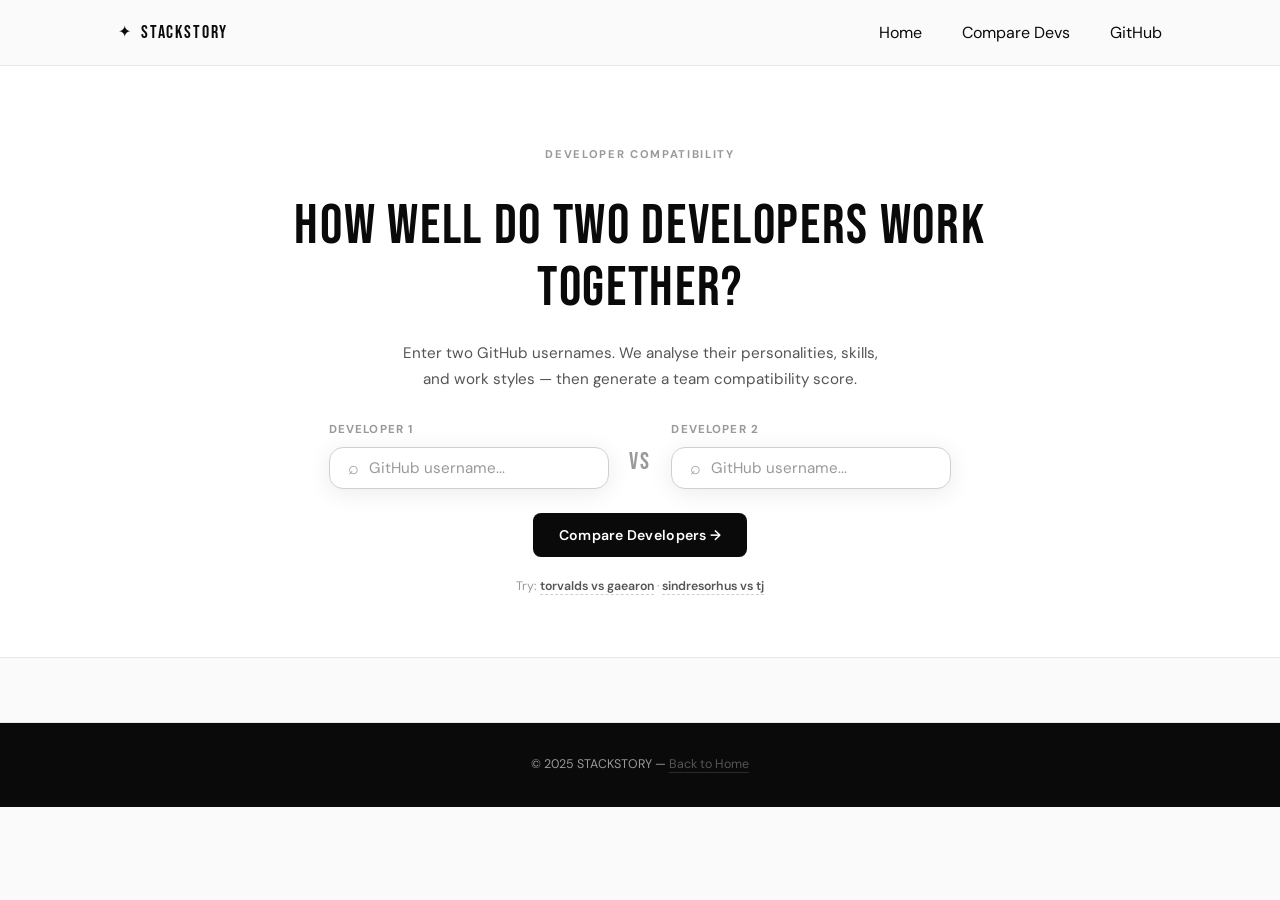
==== compare.html @ ac6c8737 "Add files via upload" ====
<!DOCTYPE html>
<html lang="en">
<head>
    <meta charset="UTF-8">
    <meta name="viewport" content="width=device-width, initial-scale=1.0">
    <title>StackStory — Compare Two Developers</title>
    <link rel="stylesheet" href="main.css">
    <link rel="stylesheet" href="landing.css">
    <link rel="stylesheet" href="compare.css">
</head>
<body>

    <!-- NAVBAR -->
    <header class="navbar">
        <div class="container navbar-inner">
            <a href="index.html" class="navbar-logo">
                <span class="logo-icon">✦</span>
                StackStory
            </a>
            <nav class="hide-mobile" style="display:flex;gap:2.5rem;">
                <a href="index.html" class="nav-link">Home</a>
                <a href="compare.html" class="nav-link" style="color:var(--text);">Compare Devs</a>
                <a href="https://github.com" target="_blank" class="nav-link">GitHub</a>
            </nav>
            <!-- BURGER BUTTON -->
            <button class="show-mobile burger" id="burger" aria-label="Menu"
                style="background:none;border:none;color:var(--text);cursor:pointer;flex-direction:column;gap:5px;padding:4px;">
                <span style="display:block;width:22px;height:1.5px;background:var(--text);border-radius:2px;"></span>
                <span style="display:block;width:22px;height:1.5px;background:var(--text);border-radius:2px;"></span>
                <span style="display:block;width:14px;height:1.5px;background:var(--text);border-radius:2px;"></span>
            </button>
        </div>

        <!-- MOBILE MENU — outside navbar-inner -->
        <div id="mobile-menu" class="mobile-menu">
            <a href="index.html" class="mobile-nav-link">Home</a>
            <a href="compare.html" class="mobile-nav-link">Compare Devs</a>
            <a href="https://github.com" target="_blank" class="mobile-nav-link">GitHub</a>
        </div>

        <div class="divider"></div>
    </header>

    <!-- HERO -->
    <section class="compare-hero">
        <div class="container compare-hero-inner">
            <p class="section-label" style="text-align:center;">Developer Compatibility</p>
            <h1 class="compare-title">How well do two developers work together?</h1>
            <p class="compare-sub">Enter two GitHub usernames. We analyse their personalities, skills, and work styles — then generate a team compatibility score.</p>

            <!-- Search inputs -->
            <div class="compare-inputs">
                <div class="compare-input-wrap">
                    <p class="compare-input-label">Developer 1</p>
                    <div class="search-bar">
                        <span class="search-icon">⌕</span>
                        <input type="text" id="dev1Input"
                            placeholder="GitHub username..."
                            autocomplete="off" spellcheck="false"
                            onkeydown="if(event.key==='Enter')runCompare()">
                    </div>
                </div>

                <div class="compare-vs">VS</div>

                <div class="compare-input-wrap">
                    <p class="compare-input-label">Developer 2</p>
                    <div class="search-bar">
                        <span class="search-icon">⌕</span>
                        <input type="text" id="dev2Input"
                            placeholder="GitHub username..."
                            autocomplete="off" spellcheck="false"
                            onkeydown="if(event.key==='Enter')runCompare()">
                    </div>
                </div>
            </div>

            <button class="btn-primary compare-btn" onclick="runCompare()">
                Compare Developers →
            </button>

            <p class="compare-hint">Try: <span onclick="fillExample('torvalds','gaearon')">torvalds vs gaearon</span> · <span onclick="fillExample('sindresorhus','tj')">sindresorhus vs tj</span></p>
        </div>
    </section>

    <!-- LOADING -->
    <div class="compare-loading" id="compareLoading" style="display:none;">
        <div class="loading-spinner"></div>
        <p>Analysing compatibility...</p>
    </div>

    <!-- RESULTS -->
    <div class="compare-results" id="compareResults" style="display:none;">
        <div class="container">

            <!-- Compatibility Score -->
            <div class="compat-score-card" id="compatScoreCard"></div>

            <!-- Team Narrative -->
            <div class="team-narrative" id="teamNarrative"></div>

            <!-- Side by side profiles -->
            <div class="compare-grid">
                <div class="dev-card" id="dev1Card"></div>
                <div class="dev-card" id="dev2Card"></div>
            </div>

            <!-- Shared languages -->
            <div class="shared-section" id="sharedSection"></div>

            <!-- Share button -->
            <div style="text-align:center;margin-top:2.5rem;">
                <button class="btn-primary" onclick="shareCompare()">
                    Share This Comparison →
                </button>
            </div>

        </div>
    </div>

    <!-- ERROR -->
    <div class="compare-error" id="compareError" style="display:none;">
        <p>⚠️ Couldn't load one or both profiles. Check the usernames and try again.</p>
        <button class="btn-ghost" onclick="resetCompare()" style="margin-top:1rem;">Try Again</button>
    </div>

    <footer style="border-top:1px solid var(--border);padding:2rem 0;text-align:center;margin-top:4rem;">
        <p style="font-size:.78rem;color:var(--muted);">© 2025 STACKSTORY — <a href="index.html" style="color:var(--text-secondary);">Back to Home</a></p>
    </footer>
    <script src="utilis.js"></script> 
    <script src="api.js"></script>
    <script src="compare.js"></script>
</body>
</html>
---- main.css ----
/* ================================
   STACKSTORY — DESIGN SYSTEM v3
   main.css — Black & White Premium
================================ */

@import url('https://fonts.googleapis.com/css2?family=Bebas+Neue&family=DM+Sans:ital,wght@0,300;0,400;0,500;0,600;1,300&display=swap');

:root {
    --bg: #FAFAFA;
    --surface: #FFFFFF;
    --card: #F5F5F5;
    --border: #E8E8E8;
    --border-dark: #D0D0D0;
    --text: #0A0A0A;
    --text-secondary: #555555;
    --muted: #999999;
    --white: #FFFFFF;
    --black: #0A0A0A;
    --green: #16A34A;
    --red: #DC2626;

    --font-display: 'Bebas Neue', sans-serif;
    --font-body: 'DM Sans', sans-serif;

    --max-width: 1100px;
    --radius: 14px;
    --radius-sm: 8px;
    --radius-xs: 6px;

    --shadow-sm: 0 1px 4px rgba(0,0,0,0.06);
    --shadow-md: 0 4px 24px rgba(0,0,0,0.08);
    --shadow-lg: 0 12px 48px rgba(0,0,0,0.1);
}

*, *::before, *::after {
    margin: 0; padding: 0;
    box-sizing: border-box;
}

html { scroll-behavior: smooth; }

body {
    background: var(--bg);
    color: var(--text);
    font-family: var(--font-body);
    line-height: 1.6;
    -webkit-font-smoothing: antialiased;
    overflow-x: hidden;
}

a { text-decoration: none; color: inherit; }
img { display: block; max-width: 100%; }

.container {
    max-width: var(--max-width);
    margin: 0 auto;
    padding: 0 28px;
}

/* ---- BUTTONS ---- */
.btn-primary {
    display: inline-flex;
    align-items: center;
    gap: 8px;
    padding: 13px 26px;
    background: var(--black);
    color: var(--white);
    font-family: var(--font-body);
    font-size: .88rem;
    font-weight: 600;
    letter-spacing: .02em;
    border-radius: var(--radius-sm);
    border: none;
    cursor: pointer;
    transition: background .2s, transform .15s, box-shadow .2s;
    white-space: nowrap;
}
.btn-primary:hover {
    background: #222;
    transform: translateY(-2px);
    box-shadow: 0 8px 24px rgba(0,0,0,0.15);
}

.btn-ghost {
    display: inline-flex;
    align-items: center;
    gap: 8px;
    padding: 12px 24px;
    background: transparent;
    color: var(--text-secondary);
    font-family: var(--font-body);
    font-size: .88rem;
    font-weight: 500;
    border-radius: var(--radius-sm);
    border: 1.5px solid var(--border-dark);
    cursor: pointer;
    transition: border-color .2s, color .2s, background .2s;
    white-space: nowrap;
}
.btn-ghost:hover {
    border-color: var(--text);
    color: var(--text);
    background: var(--card);
}
---- landing.css ----
/* ================================
   STACKSTORY — LANDING v3
   landing.css — Black & White Premium
================================ */

/* ---- NAVBAR ---- */
.navbar {
    position: sticky;
    top: 0;
    z-index: 100;
    background: rgba(250,250,250,0.92);
    backdrop-filter: blur(16px);
    border-bottom: 1px solid var(--border);
}

.navbar-inner {
    display: flex;
    align-items: center;
    justify-content: space-between;
    padding-top: 18px;
    padding-bottom: 18px;
}

.navbar-logo {
    display: flex;
    align-items: center;
    gap: 8px;
    font-family: var(--font-display);
    font-size: 1.15rem;
    letter-spacing: .1em;
    color: var(--text);
}

.logo-icon { color: var(--text); font-size: 1rem; }

.navbar-links {
    display: flex;
    align-items: center;
    gap: 2.5rem;
}

.navbar-links a {
    font-size: .82rem;
    font-weight: 500;
    color: var(--text-secondary);
    transition: color .2s;
    letter-spacing: .02em;
}
.navbar-links a:hover { color: var(--text); }

.navbar-cta { font-size: .82rem; padding: 10px 20px; }

.burger {
    display: none;
    flex-direction: column;
    gap: 5px;
    background: none;
    border: none;
    cursor: pointer;
    padding: 4px;
}
.burger span {
    display: block;
    width: 22px;
    height: 1.5px;
    background: var(--text);
    border-radius: 2px;
}
.burger span:last-child { width: 14px; }

.mobile-menu {
    display: none;
    flex-direction: column;
    gap: 1.25rem;
    padding: 1.5rem 28px;
    border-top: 1px solid var(--border);
    background: var(--surface);
}
.mobile-menu.open { display: flex; }
.mobile-menu a {
    font-size: .95rem;
    font-weight: 500;
    color: var(--text-secondary);
}
.mobile-menu .btn-primary {
    width: fit-content;
    margin-top: .5rem;
}

@media (max-width: 768px) {
    .navbar-links, .navbar-cta { display: none; }
    .burger { display: flex; }
}

/* ---- HERO ---- */
.hero {
    padding: 120px 0 100px;
    text-align: center;
    position: relative;
    overflow: hidden;
    background: var(--surface);
}

/* subtle grid pattern background */
.hero::before {
    content: '';
    position: absolute;
    inset: 0;
    background-image:
        linear-gradient(var(--border) 1px, transparent 1px),
        linear-gradient(90deg, var(--border) 1px, transparent 1px);
    background-size: 40px 40px;
    opacity: .4;
    pointer-events: none;
}

/* fade grid at bottom */
.hero::after {
    content: '';
    position: absolute;
    bottom: 0;
    left: 0;
    right: 0;
    height: 200px;
    background: linear-gradient(transparent, var(--surface));
    pointer-events: none;
}

.hero-inner {
    position: relative;
    z-index: 1;
    display: flex;
    flex-direction: column;
    align-items: center;
    gap: 1.75rem;
}

.hero-badge {
    display: inline-flex;
    align-items: center;
    gap: 8px;
    padding: 6px 16px;
    background: var(--surface);
    border: 1px solid var(--border-dark);
    border-radius: 99px;
    font-size: .75rem;
    font-weight: 600;
    color: var(--text-secondary);
    letter-spacing: .04em;
    box-shadow: var(--shadow-sm);
    animation: fadeDown .6s ease forwards;
}

@keyframes fadeDown {
    from { opacity: 0; transform: translateY(-10px); }
    to { opacity: 1; transform: translateY(0); }
}

.badge-dot {
    width: 6px;
    height: 6px;
    background: var(--green);
    border-radius: 50%;
    animation: pulse 2s infinite;
}

@keyframes pulse {
    0%, 100% { opacity: 1; }
    50% { opacity: .4; }
}

.hero-title {
    font-family: var(--font-display);
    font-size: clamp(3.5rem, 9vw, 7rem);
    font-weight: 400;
    line-height: 1;
    letter-spacing: .03em;
    color: var(--text);
    max-width: 900px;
    animation: fadeUp .7s ease .1s both;
}

.hero-title-accent {
    color: var(--text-secondary);
    display: block;
}

@keyframes fadeUp {
    from { opacity: 0; transform: translateY(20px); }
    to { opacity: 1; transform: translateY(0); }
}

.hero-sub {
    font-size: clamp(.95rem, 2vw, 1.05rem);
    color: var(--text-secondary);
    max-width: 440px;
    line-height: 1.75;
    animation: fadeUp .7s ease .2s both;
}

.hero-search {
    width: 100%;
    max-width: 560px;
    margin-top: .25rem;
    animation: fadeUp .7s ease .3s both;
}

.search-bar {
    display: flex;
    align-items: center;
    background: var(--surface);
    border: 1.5px solid var(--border-dark);
    border-radius: var(--radius);
    padding: 6px 6px 6px 18px;
    box-shadow: var(--shadow-md);
    transition: border-color .2s, box-shadow .2s;
}

.search-bar:focus-within {
    border-color: var(--text);
    box-shadow: 0 0 0 3px rgba(0,0,0,0.06);
}

.search-icon {
    font-size: 1.1rem;
    color: var(--muted);
    margin-right: 10px;
    flex-shrink: 0;
}

.search-bar input {
    flex: 1;
    border: none;
    outline: none;
    background: transparent;
    font-family: var(--font-body);
    font-size: .95rem;
    color: var(--text);
}
.search-bar input::placeholder { color: var(--muted); }

.search-btn {
    flex-shrink: 0;
    padding: 10px 20px;
    font-size: .82rem;
    border-radius: var(--radius-xs);
}

.search-hint {
    margin-top: 12px;
    font-size: .77rem;
    color: var(--muted);
    text-align: left;
    padding-left: 4px;
}

.search-hint span {
    color: var(--text-secondary);
    font-weight: 600;
    cursor: pointer;
    transition: color .2s;
    border-bottom: 1px dashed var(--border-dark);
}
.search-hint span:hover {
    color: var(--text);
    border-color: var(--text);
}

.hero-proof {
    font-size: .8rem;
    color: var(--muted);
    animation: fadeUp .7s ease .4s both;
}
.hero-proof strong { color: var(--text-secondary); }

/* ---- MARQUEE ---- */
.marquee-wrap {
    overflow: hidden;
    border-top: 1px solid var(--border);
    border-bottom: 1px solid var(--border);
    padding: 14px 0;
    background: var(--card);
}

.marquee-track {
    display: flex;
    gap: 3rem;
    width: max-content;
    animation: marquee 24s linear infinite;
}

@keyframes marquee {
    from { transform: translateX(0); }
    to { transform: translateX(-50%); }
}

/* ---- SHARED ---- */
.section-label {
    font-size: .7rem;
    font-weight: 700;
    color: var(--muted);
    text-transform: uppercase;
    letter-spacing: .15em;
    margin-bottom: .75rem;
}

.section-heading {
    font-family: var(--font-display);
    font-size: clamp(2rem, 5vw, 3.5rem);
    font-weight: 400;
    color: var(--text);
    letter-spacing: .03em;
    line-height: 1.1;
    margin-bottom: 1rem;
}

.section-body {
    font-size: .95rem;
    color: var(--text-secondary);
    line-height: 1.75;
}

/* ---- SCROLL REVEAL ---- */
.reveal {
    opacity: 0;
    transform: translateY(24px);
    transition: opacity .65s ease, transform .65s ease;
}
.reveal.visible { opacity: 1; transform: none; }
.reveal.d1 { transition-delay: .1s; }
.reveal.d2 { transition-delay: .2s; }
.reveal.d3 { transition-delay: .3s; }

/* ---- PROBLEM ---- */
.problem-section {
    padding: 7rem 0;
    background: var(--bg);
    border-top: 1px solid var(--border);
}

.problem-inner {
    display: grid;
    grid-template-columns: 1fr 1.2fr;
    gap: 5rem;
    align-items: center;
}

.problem-cards {
    display: flex;
    flex-direction: column;
    gap: .75rem;
}

.problem-card {
    background: var(--surface);
    border: 1px solid var(--border);
    border-radius: var(--radius);
    padding: 1.25rem 1.5rem;
    display: flex;
    align-items: flex-start;
    gap: 1rem;
    transition: border-color .3s, transform .2s, box-shadow .2s;
}

.problem-card:hover {
    border-color: var(--border-dark);
    transform: translateX(6px);
    box-shadow: var(--shadow-sm);
}

.problem-card-icon {
    width: 36px;
    height: 36px;
    background: var(--card);
    border: 1px solid var(--border);
    border-radius: var(--radius-xs);
    display: flex;
    align-items: center;
    justify-content: center;
    flex-shrink: 0;
}

.problem-card-icon svg { stroke: var(--text); width: 16px; height: 16px; }

.problem-card h3 {
    font-size: .9rem;
    font-weight: 700;
    color: var(--text);
    margin-bottom: .25rem;
}

.problem-card p {
    font-size: .82rem;
    color: var(--text-secondary);
    line-height: 1.55;
}

/* ---- HOW IT WORKS ---- */
.how-section {
    padding: 7rem 0;
    background: var(--surface);
    border-top: 1px solid var(--border);
}

.steps-grid {
    display: grid;
    grid-template-columns: repeat(3, 1fr);
    gap: 1.25rem;
    margin-top: 3rem;
}

.step-card {
    background: var(--bg);
    border: 1px solid var(--border);
    border-radius: var(--radius);
    padding: 2rem;
    transition: border-color .2s, box-shadow .2s, transform .2s;
}

.step-card:hover {
    border-color: var(--border-dark);
    box-shadow: var(--shadow-md);
    transform: translateY(-4px);
}

.step-number {
    font-family: var(--font-display);
    font-size: 3.5rem;
    font-weight: 400;
    color: var(--border-dark);
    line-height: 1;
    margin-bottom: 1.25rem;
    letter-spacing: .05em;
}

.step-title {
    font-size: .95rem;
    font-weight: 700;
    color: var(--text);
    margin-bottom: .6rem;
}

.step-desc {
    font-size: .83rem;
    color: var(--text-secondary);
    line-height: 1.65;
}

/* ---- VALUE ---- */
.value-section {
    padding: 7rem 0;
    background: var(--bg);
    border-top: 1px solid var(--border);
}

.value-grid {
    display: grid;
    grid-template-columns: repeat(4, 1fr);
    gap: 1.25rem;
    margin-top: 3rem;
}

.value-card {
    background: var(--surface);
    border: 1px solid var(--border);
    border-radius: var(--radius);
    padding: 1.75rem;
    transition: border-color .2s, box-shadow .2s, transform .2s;
}

.value-card:hover {
    border-color: var(--text);
    box-shadow: var(--shadow-md);
    transform: translateY(-4px);
}

.value-icon-wrap {
    width: 40px;
    height: 40px;
    background: var(--text);
    border-radius: var(--radius-sm);
    display: flex;
    align-items: center;
    justify-content: center;
    margin-bottom: 1.25rem;
}

.value-icon-wrap svg {
    stroke: var(--white);
    width: 18px;
    height: 18px;
}

.value-card h3 {
    font-size: .9rem;
    font-weight: 700;
    color: var(--text);
    margin-bottom: .4rem;
}

.value-card p {
    font-size: .82rem;
    color: var(--text-secondary);
    line-height: 1.65;
}

/* ---- SOCIAL PROOF ---- */
.proof-section {
    padding: 7rem 0;
    background: var(--surface);
    border-top: 1px solid var(--border);
}

.proof-stats {
    display: grid;
    grid-template-columns: repeat(4, 1fr);
    gap: 1.25rem;
    margin-top: 3rem;
}

.proof-stat {
    background: var(--bg);
    border: 1px solid var(--border);
    border-radius: var(--radius);
    padding: 2rem;
    text-align: center;
    transition: border-color .2s, box-shadow .2s;
}

.proof-stat:hover {
    border-color: var(--text);
    box-shadow: var(--shadow-sm);
}

.proof-stat-value {
    font-family: var(--font-display);
    font-size: 3rem;
    font-weight: 400;
    color: var(--text);
    letter-spacing: .03em;
    line-height: 1;
}

.proof-stat-label {
    font-size: .75rem;
    color: var(--muted);
    margin-top: .5rem;
    font-weight: 500;
    letter-spacing: .04em;
}

/* ---- WHAT'S NEXT ---- */
.next-section {
    padding: 7rem 0;
    background: var(--bg);
    border-top: 1px solid var(--border);
}

.next-grid {
    display: grid;
    grid-template-columns: repeat(3, 1fr);
    gap: 1.25rem;
    margin-top: 3rem;
}

.next-card {
    background: var(--surface);
    border: 1px solid var(--border);
    border-radius: var(--radius);
    padding: 1.75rem;
    display: flex;
    flex-direction: column;
    gap: .85rem;
    transition: border-color .2s, box-shadow .2s, transform .2s;
}

.next-card:hover {
    border-color: var(--text);
    box-shadow: var(--shadow-md);
    transform: translateY(-4px);
}

.next-badge {
    display: inline-flex;
    align-items: center;
    width: fit-content;
    padding: 3px 10px;
    background: var(--text);
    color: var(--white);
    font-size: .62rem;
    font-weight: 700;
    letter-spacing: .12em;
    text-transform: uppercase;
    border-radius: 99px;
}

.next-icon {
    width: 40px;
    height: 40px;
    background: var(--card);
    border: 1px solid var(--border);
    border-radius: var(--radius-sm);
    display: flex;
    align-items: center;
    justify-content: center;
}

.next-icon svg { stroke: var(--text); width: 18px; height: 18px; }

.next-card h3 {
    font-size: .95rem;
    font-weight: 700;
    color: var(--text);
}

.next-card p {
    font-size: .82rem;
    color: var(--text-secondary);
    line-height: 1.65;
}

/* ---- BOTTOM CTA ---- */
.cta-section {
    padding: 8rem 0;
    background: var(--text);
    border-top: 1px solid var(--border);
    text-align: center;
}

.cta-section .section-heading { color: var(--white); }
.cta-section .section-body { color: #888; }

.cta-section .btn-primary {
    background: var(--white);
    color: var(--text);
}
.cta-section .btn-primary:hover {
    background: #e8e8e8;
    box-shadow: 0 8px 24px rgba(255,255,255,0.15);
}
.cta-section .btn-ghost {
    border-color: #333;
    color: #888;
}
.cta-section .btn-ghost:hover {
    border-color: #888;
    color: var(--white);
    background: transparent;
}

/* ---- FOOTER ---- */
footer {
    background: var(--text);
    border-top: 1px solid #1a1a1a;
    padding: 2.5rem 0;
    text-align: center;
}

footer p { font-size: .78rem; color: #555; }

footer a {
    color: #888;
    transition: color .2s;
    border-bottom: 1px solid #2a2a2a;
}
footer a:hover { color: var(--white); }

/* ---- RESPONSIVE ---- */
@media (max-width: 900px) {
    .problem-inner { grid-template-columns: 1fr; gap: 3rem; }
    .steps-grid { grid-template-columns: 1fr; }
    .value-grid { grid-template-columns: repeat(2, 1fr); }
    .proof-stats { grid-template-columns: repeat(2, 1fr); }
    .next-grid { grid-template-columns: 1fr; }
}

@media (max-width: 600px) {
    .hero { padding: 80px 0 70px; }
    .value-grid { grid-template-columns: 1fr; }
    .search-bar {
        flex-direction: column;
        padding: 12px;
        gap: 10px;
        align-items: stretch;
    }
    .search-btn {
        width: 100%;
        justify-content: center;
    }
    .search-hint { text-align: center; }
}
---- compare.css ----
/* ================================
   STACKSTORY — COMPARE PAGE
   compare.css
================================ */

/* ---- HERO ---- */
.compare-hero {
    padding: 80px 0 60px;
    text-align: center;
    background: var(--surface);
    border-bottom: 1px solid var(--border);
}

.compare-hero-inner {
    display: flex;
    flex-direction: column;
    align-items: center;
    gap: 1.25rem;
}

.compare-title {
    font-family: var(--font-display);
    font-size: clamp(2rem, 5vw, 3.5rem);
    font-weight: 400;
    letter-spacing: .03em;
    color: var(--text);
    max-width: 700px;
    line-height: 1.1;
}

.compare-sub {
    font-size: .95rem;
    color: var(--text-secondary);
    max-width: 480px;
    line-height: 1.75;
}

.compare-inputs {
    display: flex;
    align-items: flex-end;
    gap: 1.25rem;
    width: 100%;
    max-width: 700px;
    margin-top: .5rem;
    flex-wrap: wrap;
    justify-content: center;
}

.compare-input-wrap {
    flex: 1;
    min-width: 200px;
    max-width: 280px;
}

.compare-input-label {
    font-size: .72rem;
    font-weight: 700;
    color: var(--muted);
    text-transform: uppercase;
    letter-spacing: .1em;
    margin-bottom: 8px;
    text-align: left;
}

.compare-vs {
    font-family: var(--font-display);
    font-size: 1.5rem;
    color: var(--muted);
    letter-spacing: .1em;
    padding-bottom: 8px;
    flex-shrink: 0;
}

.compare-btn { margin-top: .25rem; }

.compare-hint {
    font-size: .77rem;
    color: var(--muted);
}

.compare-hint span {
    color: var(--text-secondary);
    font-weight: 600;
    cursor: pointer;
    border-bottom: 1px dashed var(--border-dark);
    transition: color .2s;
}
.compare-hint span:hover { color: var(--text); }

/* ---- LOADING ---- */
.compare-loading {
    display: flex;
    flex-direction: column;
    align-items: center;
    justify-content: center;
    padding: 4rem;
    gap: 1rem;
    color: var(--text-secondary);
    font-size: .9rem;
}

/* ---- RESULTS ---- */
.compare-results { padding: 3rem 0 4rem; }

/* ---- COMPATIBILITY SCORE CARD ---- */
.compat-score-card {
    background: var(--surface);
    border: 1px solid var(--border);
    border-radius: var(--radius);
    padding: 2.5rem;
    text-align: center;
    margin-bottom: 1.25rem;
}

.compat-number {
    font-family: var(--font-display);
    font-size: 6rem;
    line-height: 1;
    letter-spacing: .02em;
}

.compat-label {
    font-size: .7rem;
    font-weight: 700;
    color: var(--muted);
    text-transform: uppercase;
    letter-spacing: .15em;
    margin-bottom: .5rem;
}

.compat-verdict {
    font-size: 1.1rem;
    font-weight: 700;
    margin-top: .5rem;
}

.compat-bar-wrap {
    width: 100%;
    max-width: 400px;
    height: 6px;
    background: var(--border);
    border-radius: 99px;
    margin: 1rem auto 0;
    overflow: hidden;
}

.compat-bar {
    height: 100%;
    border-radius: 99px;
    transition: width 1s ease;
}

/* ---- TEAM NARRATIVE ---- */
.team-narrative {
    background: var(--bg);
    border: 1px solid var(--border);
    border-radius: var(--radius);
    padding: 1.75rem 2rem;
    margin-bottom: 1.25rem;
}

.narrative-label {
    font-size: .7rem;
    font-weight: 700;
    color: var(--muted);
    text-transform: uppercase;
    letter-spacing: .12em;
    margin-bottom: .75rem;
}

.narrative-text {
    font-size: 1rem;
    color: var(--text);
    line-height: 1.75;
    font-style: italic;
}

/* ---- SIDE BY SIDE DEV CARDS ---- */
.compare-grid {
    display: grid;
    grid-template-columns: 1fr 1fr;
    gap: 1.25rem;
    margin-bottom: 1.25rem;
}

.dev-card {
    background: var(--surface);
    border: 1px solid var(--border);
    border-radius: var(--radius);
    padding: 1.75rem;
}

.dev-card-header {
    display: flex;
    align-items: center;
    gap: 1rem;
    margin-bottom: 1.25rem;
    padding-bottom: 1.25rem;
    border-bottom: 1px solid var(--border);
}

.dev-avatar {
    width: 52px;
    height: 52px;
    border-radius: 50%;
    border: 2px solid var(--border);
    flex-shrink: 0;
}

.dev-card-name {
    font-size: 1rem;
    font-weight: 700;
    color: var(--text);
    margin-bottom: 2px;
}

.dev-card-login {
    font-size: .78rem;
    color: var(--muted);
}

.dev-stat-row {
    display: flex;
    justify-content: space-between;
    align-items: center;
    padding: .6rem 0;
    border-bottom: 1px solid var(--border);
    font-size: .83rem;
}

.dev-stat-row:last-child { border-bottom: none; }

.dev-stat-key { color: var(--text-secondary); }
.dev-stat-val { font-weight: 600; color: var(--text); }
.dev-stat-win { color: #16A34A; font-weight: 700; }

.dev-personality-badge {
    display: inline-flex;
    align-items: center;
    gap: 6px;
    margin-top: 1rem;
    padding: 6px 12px;
    background: var(--card);
    border: 1px solid var(--border);
    border-radius: 99px;
    font-size: .75rem;
    font-weight: 600;
    color: var(--text-secondary);
}

/* ---- SHARED LANGUAGES ---- */
.shared-section {
    background: var(--surface);
    border: 1px solid var(--border);
    border-radius: var(--radius);
    padding: 1.75rem;
}

.shared-title {
    font-size: .7rem;
    font-weight: 700;
    color: var(--muted);
    text-transform: uppercase;
    letter-spacing: .12em;
    margin-bottom: 1rem;
}

.shared-langs {
    display: flex;
    flex-wrap: wrap;
    gap: .5rem;
}

.shared-lang-tag {
    display: inline-flex;
    align-items: center;
    gap: 6px;
    padding: 5px 12px;
    background: var(--bg);
    border: 1px solid var(--border);
    border-radius: 99px;
    font-size: .78rem;
    font-weight: 600;
    color: var(--text);
}

.lang-dot {
    width: 8px;
    height: 8px;
    border-radius: 50%;
    flex-shrink: 0;
}

/* ---- ERROR ---- */
.compare-error {
    text-align: center;
    padding: 4rem 2rem;
    color: var(--text-secondary);
    font-size: .9rem;
}

/* ---- RESPONSIVE ---- */
@media (max-width: 640px) {
    .compare-inputs { flex-direction: column; align-items: stretch; }
    .compare-input-wrap { max-width: 100%; }
    .compare-vs { text-align: center; padding: 0; }
    .compare-grid { grid-template-columns: 1fr; }
}
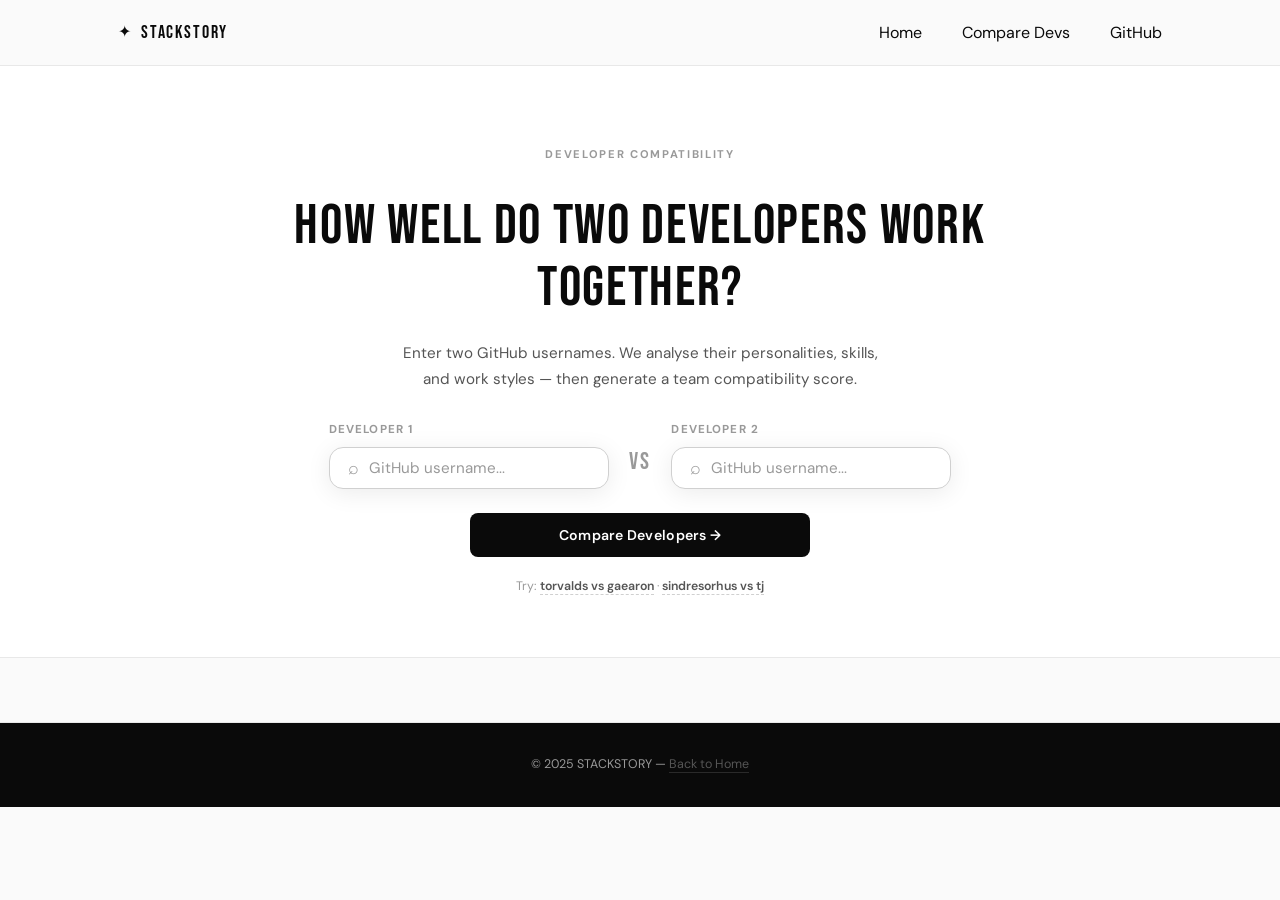
==== commit f0c2f25e: "Fix HTML formatting issues in compare.html" ====
--- a/compare.html
+++ b/compare.html
@@ -32,7 +32,7 @@
         </div>
 
         <!-- MOBILE MENU — outside navbar-inner -->
-        <div id="mobile-menu" class="mobile-menu">
+        <div id="mobileMenu" class="mobile-menu">
             <a href="index.html" class="mobile-nav-link">Home</a>
             <a href="compare.html" class="mobile-nav-link">Compare Devs</a>
             <a href="https://github.com" target="_blank" class="mobile-nav-link">GitHub</a>
@@ -131,4 +131,4 @@
     <script src="api.js"></script>
     <script src="compare.js"></script>
 </body>
-</html>+</html>
--- a/compare.css
+++ b/compare.css
@@ -20,7 +20,7 @@
 
 .compare-title {
     font-family: var(--font-display);
-    font-size: clamp(2rem, 5vw, 3.5rem);
+    font-size: clamp(1.8rem, 5vw, 3.5rem);
     font-weight: 400;
     letter-spacing: .03em;
     color: var(--text);
@@ -71,11 +71,18 @@
     flex-shrink: 0;
 }
 
-.compare-btn { margin-top: .25rem; }
+.compare-btn {
+    margin-top: .25rem;
+    width: 100%;
+    max-width: 340px;
+    justify-content: center;
+}
 
 .compare-hint {
     font-size: .77rem;
     color: var(--muted);
+    padding: 0 1rem;
+    text-align: center;
 }
 
 .compare-hint span {
@@ -93,7 +100,7 @@
     flex-direction: column;
     align-items: center;
     justify-content: center;
-    padding: 4rem;
+    padding: 4rem 2rem;
     gap: 1rem;
     color: var(--text-secondary);
     font-size: .9rem;
@@ -107,14 +114,14 @@
     background: var(--surface);
     border: 1px solid var(--border);
     border-radius: var(--radius);
-    padding: 2.5rem;
+    padding: 2rem 1.5rem;
     text-align: center;
     margin-bottom: 1.25rem;
 }
 
 .compat-number {
     font-family: var(--font-display);
-    font-size: 6rem;
+    font-size: clamp(3.5rem, 12vw, 6rem);
     line-height: 1;
     letter-spacing: .02em;
 }
@@ -155,7 +162,7 @@
     background: var(--bg);
     border: 1px solid var(--border);
     border-radius: var(--radius);
-    padding: 1.75rem 2rem;
+    padding: 1.5rem;
     margin-bottom: 1.25rem;
 }
 
@@ -169,7 +176,7 @@
 }
 
 .narrative-text {
-    font-size: 1rem;
+    font-size: .95rem;
     color: var(--text);
     line-height: 1.75;
     font-style: italic;
@@ -187,35 +194,37 @@
     background: var(--surface);
     border: 1px solid var(--border);
     border-radius: var(--radius);
-    padding: 1.75rem;
+    padding: 1.5rem;
+    min-width: 0;
 }
 
 .dev-card-header {
     display: flex;
     align-items: center;
-    gap: 1rem;
+    gap: .75rem;
     margin-bottom: 1.25rem;
     padding-bottom: 1.25rem;
     border-bottom: 1px solid var(--border);
 }
 
 .dev-avatar {
-    width: 52px;
-    height: 52px;
+    width: 44px;
+    height: 44px;
     border-radius: 50%;
     border: 2px solid var(--border);
     flex-shrink: 0;
 }
 
 .dev-card-name {
-    font-size: 1rem;
+    font-size: .9rem;
     font-weight: 700;
     color: var(--text);
     margin-bottom: 2px;
+    word-break: break-word;
 }
 
 .dev-card-login {
-    font-size: .78rem;
+    font-size: .75rem;
     color: var(--muted);
 }
 
@@ -223,15 +232,19 @@
     display: flex;
     justify-content: space-between;
     align-items: center;
-    padding: .6rem 0;
+    padding: .55rem 0;
     border-bottom: 1px solid var(--border);
-    font-size: .83rem;
-}
-
-.dev-stat-row:last-child { border-bottom: none; }
-
-.dev-stat-key { color: var(--text-secondary); }
-.dev-stat-val { font-weight: 600; color: var(--text); }
+    font-size: .8rem;
+    gap: .5rem;
+}
+
+.dev-stat-row:last-of-type { border-bottom: none; }
+
+.dev-stat-key {
+    color: var(--text-secondary);
+    flex-shrink: 0;
+}
+.dev-stat-val { font-weight: 600; color: var(--text); text-align: right; }
 .dev-stat-win { color: #16A34A; font-weight: 700; }
 
 .dev-personality-badge {
@@ -239,11 +252,11 @@
     align-items: center;
     gap: 6px;
     margin-top: 1rem;
-    padding: 6px 12px;
+    padding: 5px 10px;
     background: var(--card);
     border: 1px solid var(--border);
     border-radius: 99px;
-    font-size: .75rem;
+    font-size: .72rem;
     font-weight: 600;
     color: var(--text-secondary);
 }
@@ -253,7 +266,7 @@
     background: var(--surface);
     border: 1px solid var(--border);
     border-radius: var(--radius);
-    padding: 1.75rem;
+    padding: 1.5rem;
 }
 
 .shared-title {
@@ -275,11 +288,11 @@
     display: inline-flex;
     align-items: center;
     gap: 6px;
-    padding: 5px 12px;
+    padding: 5px 10px;
     background: var(--bg);
     border: 1px solid var(--border);
     border-radius: 99px;
-    font-size: .78rem;
+    font-size: .75rem;
     font-weight: 600;
     color: var(--text);
 }
@@ -300,9 +313,43 @@
 }
 
 /* ---- RESPONSIVE ---- */
-@media (max-width: 640px) {
-    .compare-inputs { flex-direction: column; align-items: stretch; }
-    .compare-input-wrap { max-width: 100%; }
-    .compare-vs { text-align: center; padding: 0; }
-    .compare-grid { grid-template-columns: 1fr; }
-}+@media (max-width: 768px) {
+    .compare-hero { padding: 60px 0 40px; }
+
+    .compare-inputs {
+        flex-direction: column;
+        align-items: stretch;
+        max-width: 100%;
+        gap: .75rem;
+    }
+
+    .compare-input-wrap {
+        max-width: 100%;
+        min-width: unset;
+    }
+
+    .compare-vs {
+        text-align: center;
+        padding: 0;
+        font-size: 1.1rem;
+    }
+
+    .compare-btn {
+        max-width: 100%;
+    }
+
+    .compare-grid {
+        grid-template-columns: 1fr;
+    }
+
+    .compat-score-card { padding: 1.5rem 1rem; }
+
+    .compare-results { padding: 2rem 0 3rem; }
+}
+
+@media (max-width: 480px) {
+    .dev-stat-row { font-size: .75rem; }
+    .dev-card { padding: 1.25rem 1rem; }
+    .team-narrative { padding: 1.25rem; }
+    .shared-section { padding: 1.25rem; }
+}
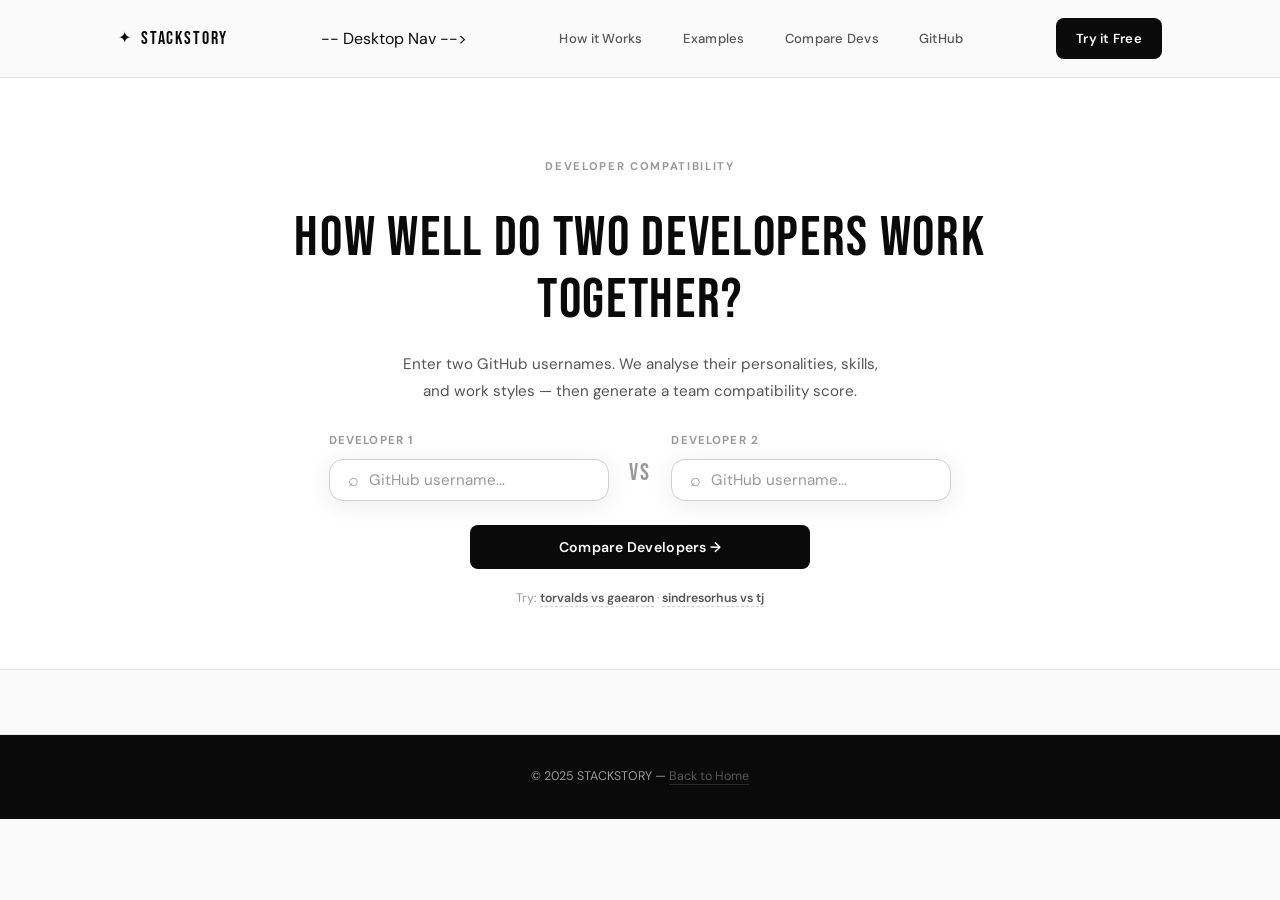
==== commit bcf32ee2: "Update compare.html" ====
--- a/compare.html
+++ b/compare.html
@@ -16,29 +16,36 @@
             <a href="index.html" class="navbar-logo">
                 <span class="logo-icon">✦</span>
                 StackStory
-            </a>
-            <nav class="hide-mobile" style="display:flex;gap:2.5rem;">
-                <a href="index.html" class="nav-link">Home</a>
-                <a href="compare.html" class="nav-link" style="color:var(--text);">Compare Devs</a>
-                <a href="https://github.com" target="_blank" class="nav-link">GitHub</a>
+            </a> 
+            -- Desktop Nav -->
+            <nav class="navbar-links">
+                <a href="#how-it-works">How it Works</a>
+                <a href="#examples">Examples</a>
+                <a href="compare.html">Compare Devs</a>
+                <a href="https://github.com" target="_blank">GitHub</a>
             </nav>
-            <!-- BURGER BUTTON -->
-            <button class="show-mobile burger" id="burger" aria-label="Menu"
-                style="background:none;border:none;color:var(--text);cursor:pointer;flex-direction:column;gap:5px;padding:4px;">
-                <span style="display:block;width:22px;height:1.5px;background:var(--text);border-radius:2px;"></span>
-                <span style="display:block;width:22px;height:1.5px;background:var(--text);border-radius:2px;"></span>
-                <span style="display:block;width:14px;height:1.5px;background:var(--text);border-radius:2px;"></span>
+
+            <!-- CTA -->
+            <a href="#hero-search" class="btn-primary navbar-cta">Try it Free</a>
+
+            <!-- Mobile Burger -->
+            <button class="burger" id="burger" aria-label="Menu">
+                <span></span>
+                <span></span>
+                <span></span>
             </button>
+
         </div>
 
-        <!-- MOBILE MENU — outside navbar-inner -->
-        <div id="mobileMenu" class="mobile-menu">
-            <a href="index.html" class="mobile-nav-link">Home</a>
-            <a href="compare.html" class="mobile-nav-link">Compare Devs</a>
-            <a href="https://github.com" target="_blank" class="mobile-nav-link">GitHub</a>
+        <!-- Mobile Menu -->
+        <div class="mobile-menu" id="mobileMenu">
+            <a href="#how-it-works" onclick="closeMobileMenu()">How it Works</a>
+            <a href="#examples" onclick="closeMobileMenu()">Examples</a>
+            <a href="compare.html" onclick="closeMobileMenu()">Compare Devs</a>
+            <a href="https://github.com" target="_blank">GitHub</a>
+            <a href="#hero-search" class="btn-primary" onclick="closeMobileMenu()">Try it Free</a>
         </div>
-
-        <div class="divider"></div>
+            
     </header>
 
     <!-- HERO -->
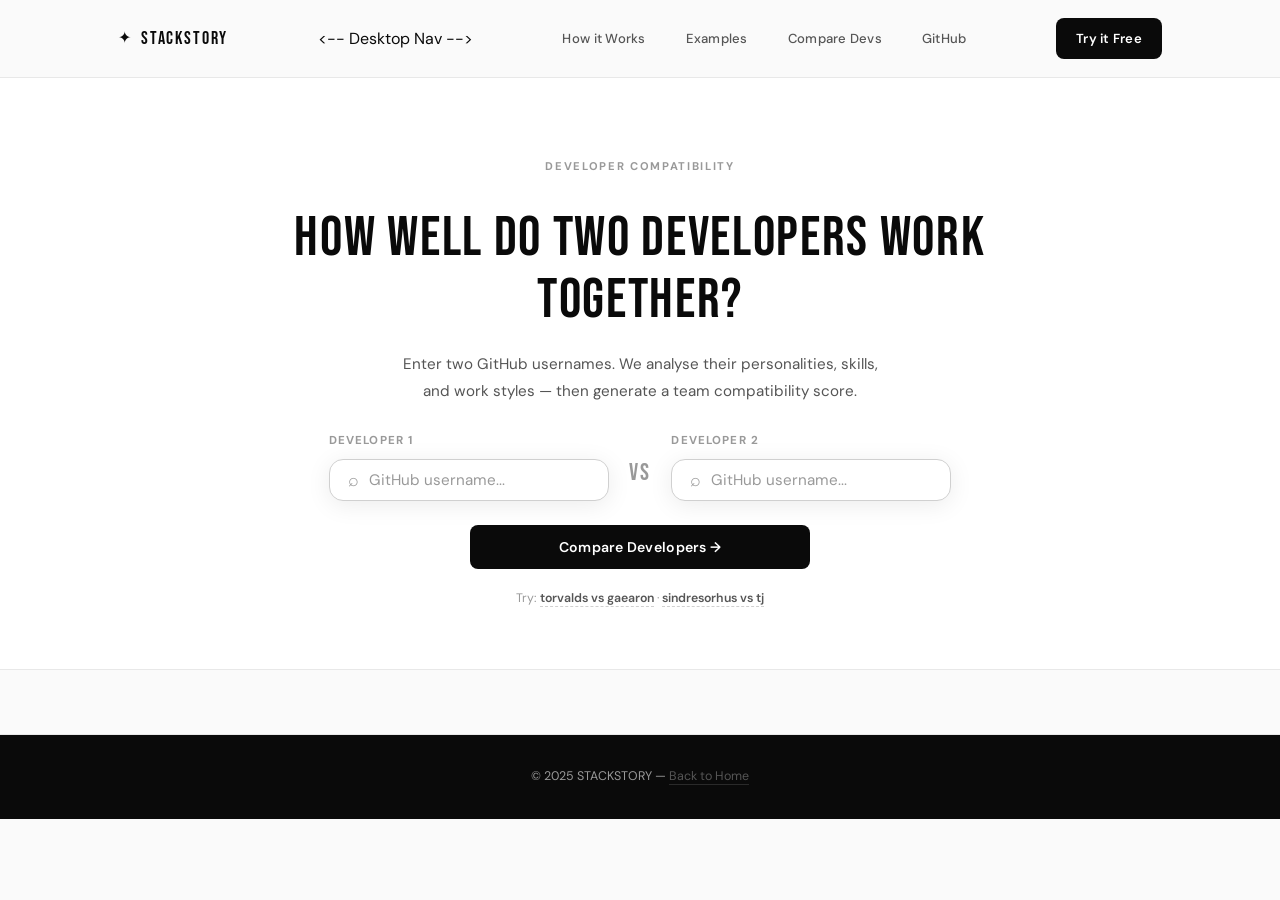
==== commit 5e08310a: "Refactor compare.html structure and content" ====
--- a/compare.html
+++ b/compare.html
@@ -17,7 +17,7 @@
                 <span class="logo-icon">✦</span>
                 StackStory
             </a> 
-            -- Desktop Nav -->
+            <-- Desktop Nav -->
             <nav class="navbar-links">
                 <a href="#how-it-works">How it Works</a>
                 <a href="#examples">Examples</a>
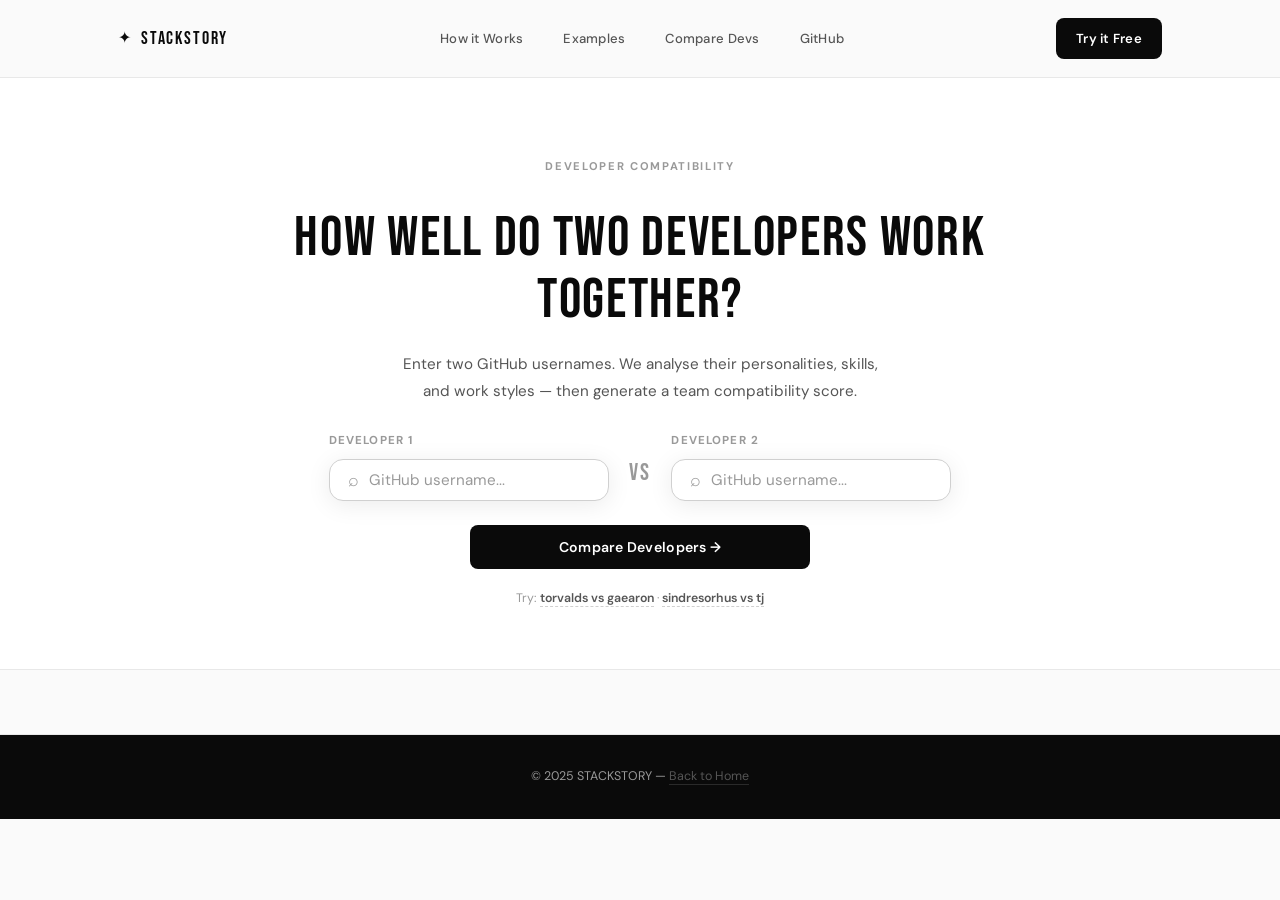
==== commit 43862c1a: "Update compare.html" ====
--- a/compare.html
+++ b/compare.html
@@ -17,7 +17,7 @@
                 <span class="logo-icon">✦</span>
                 StackStory
             </a> 
-            <-- Desktop Nav -->
+            <!-- Desktop Nav -->
             <nav class="navbar-links">
                 <a href="#how-it-works">How it Works</a>
                 <a href="#examples">Examples</a>
